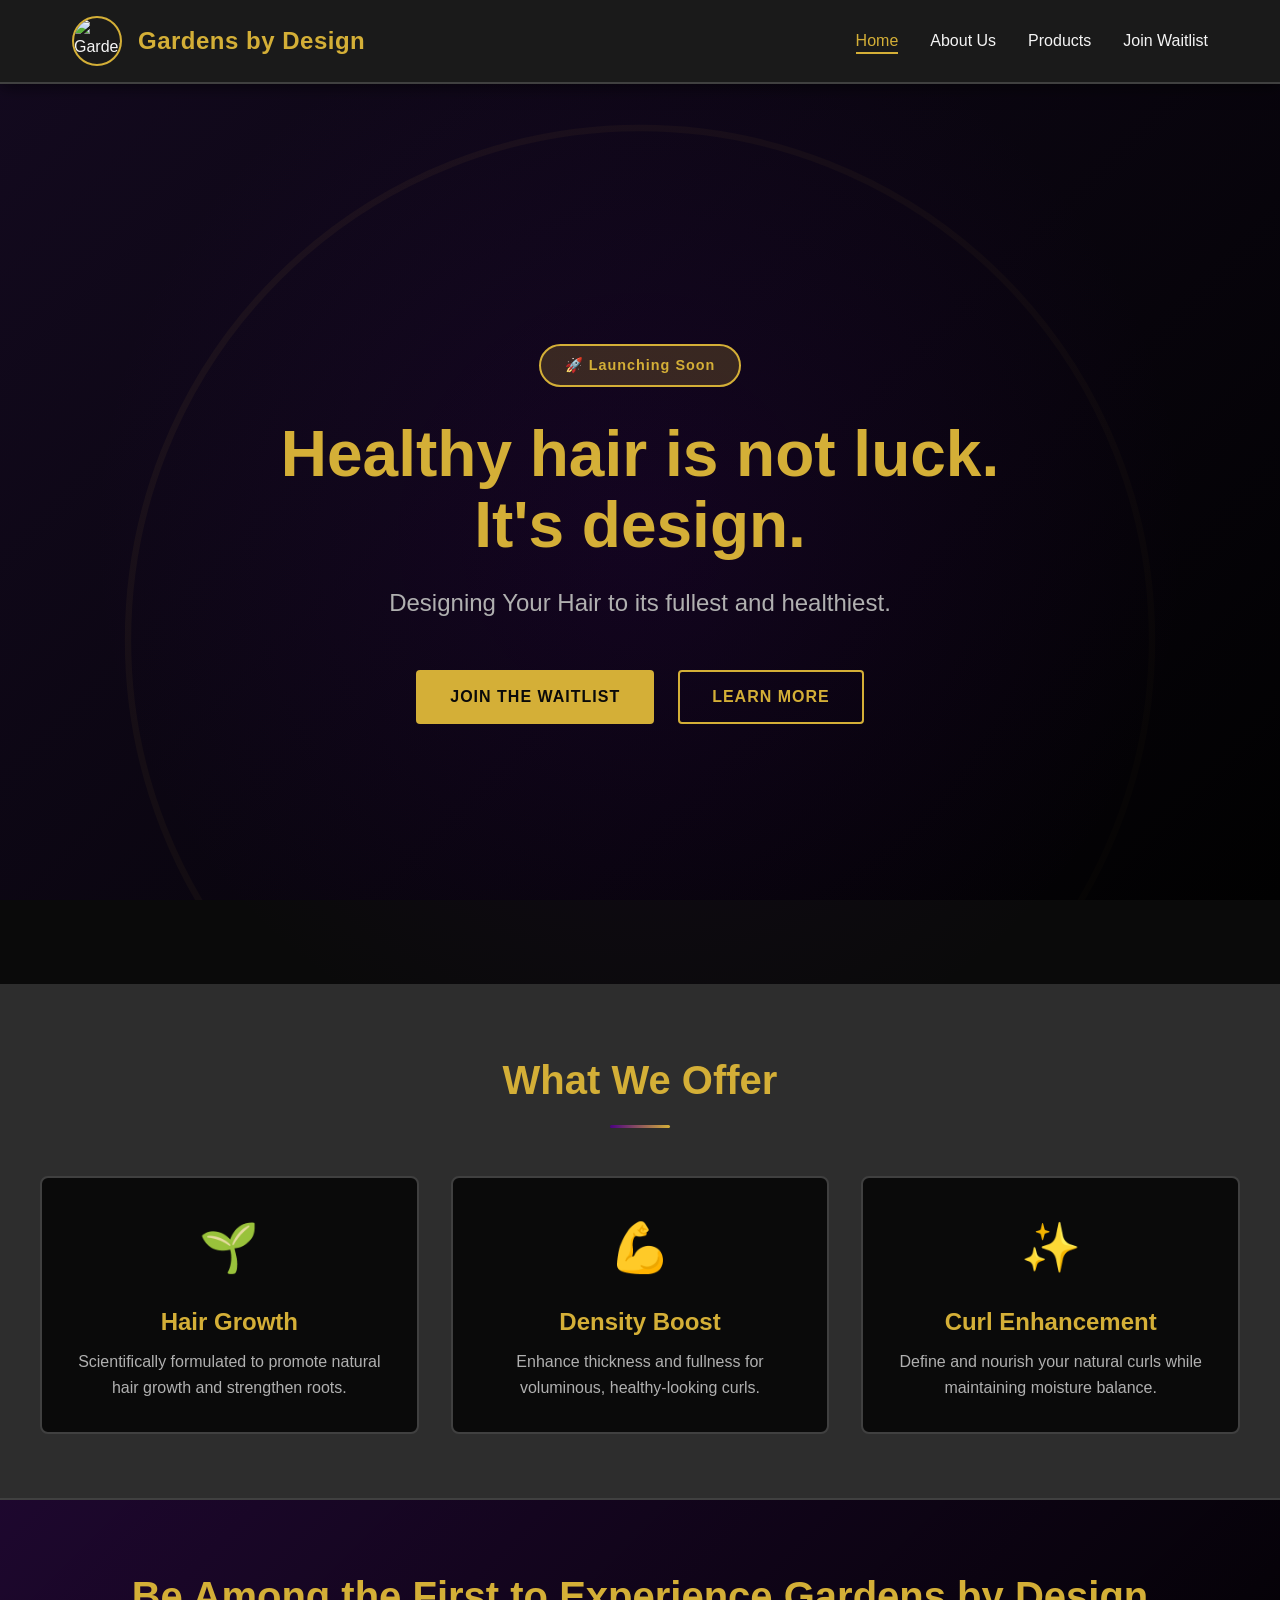
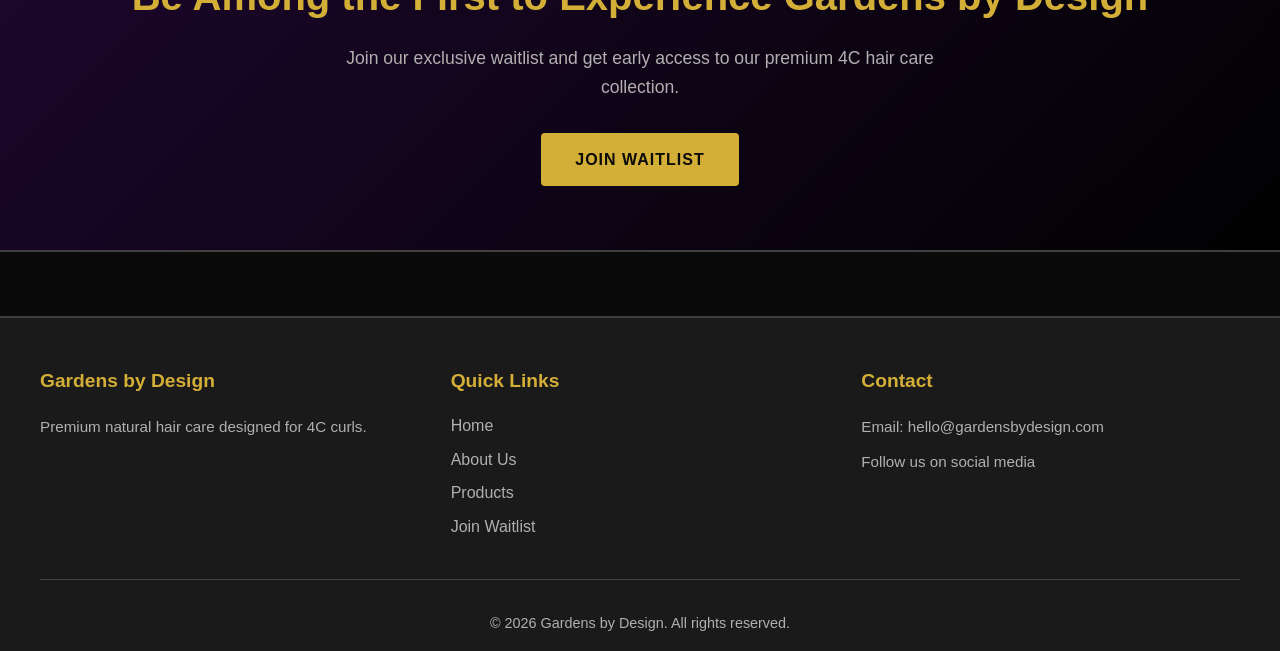
==== index.html @ 6823cce9 "Initial commit: Create Gardens by Design website with HTML and CSS" ====
<!DOCTYPE html>
<html lang="en">
<head>
    <meta charset="UTF-8">
    <meta name="viewport" content="width=device-width, initial-scale=1.0">
    <title>Gardens by Design - Premium 4C Natural Hair Care</title>
    <link rel="stylesheet" href="styles.css">
</head>
<body>
    <!-- Navigation Bar -->
    <nav class="navbar">
        <div class="nav-container">
            <div class="logo-section">
                <img src="images/logo.jpeg" alt="Gardens by Design Logo" class="logo">
                <span class="brand-name">Gardens by Design</span>
            </div>
            <ul class="nav-links">
                <li><a href="index.html" class="active">Home</a></li>
                <li><a href="about.html">About Us</a></li>
                <li><a href="products.html">Products</a></li>
                <li><a href="waitlist.html">Join Waitlist</a></li>
            </ul>
        </div>
    </nav>

    <!-- Hero Section -->
    <section class="hero">
        <div class="hero-overlay"></div>
        <div class="hero-content">
            <div class="launching-badge">🚀 Launching Soon</div>
            <h1 class="hero-headline">Healthy hair is not luck. It's design.</h1>
            <p class="hero-subheading">Designing Your Hair to its fullest and healthiest.</p>
            <div class="hero-buttons">
                <a href="waitlist.html" class="btn btn-primary">Join the Waitlist</a>
                <a href="about.html" class="btn btn-secondary">Learn More</a>
            </div>
        </div>
    </section>

    <!-- Featured Section -->
    <section class="featured-section">
        <h2 class="section-title">What We Offer</h2>
        <div class="features-grid">
            <div class="feature-card">
                <div class="feature-icon">🌱</div>
                <h3>Hair Growth</h3>
                <p>Scientifically formulated to promote natural hair growth and strengthen roots.</p>
            </div>
            <div class="feature-card">
                <div class="feature-icon">💪</div>
                <h3>Density Boost</h3>
                <p>Enhance thickness and fullness for voluminous, healthy-looking curls.</p>
            </div>
            <div class="feature-card">
                <div class="feature-icon">✨</div>
                <h3>Curl Enhancement</h3>
                <p>Define and nourish your natural curls while maintaining moisture balance.</p>
            </div>
        </div>
    </section>

    <!-- Call to Action -->
    <section class="cta-section">
        <h2>Be Among the First to Experience Gardens by Design</h2>
        <p>Join our exclusive waitlist and get early access to our premium 4C hair care collection.</p>
        <a href="waitlist.html" class="btn btn-gold">Join Waitlist</a>
    </section>

    <!-- Footer -->
    <footer class="footer">
        <div class="footer-content">
            <div class="footer-section">
                <h4>Gardens by Design</h4>
                <p>Premium natural hair care designed for 4C curls.</p>
            </div>
            <div class="footer-section">
                <h4>Quick Links</h4>
                <ul>
                    <li><a href="index.html">Home</a></li>
                    <li><a href="about.html">About Us</a></li>
                    <li><a href="products.html">Products</a></li>
                    <li><a href="waitlist.html">Join Waitlist</a></li>
                </ul>
            </div>
            <div class="footer-section">
                <h4>Contact</h4>
                <p>Email: hello@gardensbydesign.com</p>
                <p>Follow us on social media</p>
            </div>
        </div>
        <div class="footer-bottom">
            <p>&copy; 2026 Gardens by Design. All rights reserved.</p>
        </div>
    </footer>
</body>
</html>
---- styles.css ----
/* ============================================
   GARDENS BY DESIGN - GLOBAL STYLES
   ============================================ */

/* CSS Variables */
:root {
    --primary-black: #0a0a0a;
    --dark-bg: #1a1a1a;
    --dark-accent: #2d2d2d;
    --purple-accent: #4B0082;
    --gold: #D4AF37;
    --gold-dark: #b8860b;
    --text-light: #f5f5f5;
    --text-muted: #b0b0b0;
    --border-color: #404040;
    --transition: all 0.3s ease;
}

/* ============================================
   RESET & BASE STYLES
   ============================================ */

* {
    margin: 0;
    padding: 0;
    box-sizing: border-box;
}

html {
    scroll-behavior: smooth;
}

body {
    font-family: 'Segoe UI', Tahoma, Geneva, Verdana, sans-serif;
    background-color: var(--primary-black);
    color: var(--text-light);
    line-height: 1.6;
    overflow-x: hidden;
}

a {
    text-decoration: none;
    color: inherit;
    transition: var(--transition);
}

button {
    cursor: pointer;
    border: none;
    font-family: inherit;
}

input, select, textarea {
    font-family: inherit;
}

/* ============================================
   TYPOGRAPHY
   ============================================ */

h1, h2, h3, h4, h5, h6 {
    font-weight: 700;
    margin-bottom: 1rem;
}

h1 {
    font-size: 3.5rem;
    line-height: 1.2;
}

h2 {
    font-size: 2.5rem;
}

h3 {
    font-size: 1.5rem;
}

h4 {
    font-size: 1.2rem;
}

.section-title {
    color: var(--gold);
    font-size: 2.5rem;
    text-align: center;
    margin-bottom: 3rem;
    position: relative;
    padding-bottom: 1rem;
}

.section-title::after {
    content: '';
    position: absolute;
    bottom: 0;
    left: 50%;
    transform: translateX(-50%);
    width: 60px;
    height: 3px;
    background: linear-gradient(to right, var(--purple-accent), var(--gold));
    border-radius: 2px;
}

.gold-accent {
    color: var(--gold);
}

/* ============================================
   BUTTONS
   ============================================ */

.btn {
    padding: 12px 32px;
    border-radius: 4px;
    font-size: 1rem;
    font-weight: 600;
    text-transform: uppercase;
    letter-spacing: 1px;
    transition: var(--transition);
    display: inline-block;
    text-align: center;
    cursor: pointer;
    border: 2px solid transparent;
}

.btn-primary {
    background: var(--gold);
    color: var(--primary-black);
}

.btn-primary:hover {
    background: var(--gold-dark);
    transform: translateY(-2px);
    box-shadow: 0 10px 30px rgba(212, 175, 55, 0.3);
}

.btn-secondary {
    background: transparent;
    color: var(--gold);
    border: 2px solid var(--gold);
}

.btn-secondary:hover {
    background: var(--gold);
    color: var(--primary-black);
}

.btn-gold {
    background: var(--gold);
    color: var(--primary-black);
    border: 2px solid var(--gold);
}

.btn-gold:hover {
    background: var(--gold-dark);
    border-color: var(--gold-dark);
    box-shadow: 0 15px 40px rgba(212, 175, 55, 0.4);
    transform: translateY(-3px);
}

.btn-large {
    padding: 15px 40px;
    font-size: 1.1rem;
}

/* ============================================
   NAVIGATION BAR
   ============================================ */

.navbar {
    background-color: var(--dark-bg);
    border-bottom: 2px solid var(--border-color);
    position: sticky;
    top: 0;
    z-index: 1000;
    box-shadow: 0 4px 15px rgba(0, 0, 0, 0.5);
}

.nav-container {
    max-width: 1200px;
    margin: 0 auto;
    display: flex;
    justify-content: space-between;
    align-items: center;
    padding: 1rem 2rem;
}

.logo-section {
    display: flex;
    align-items: center;
    gap: 1rem;
}

.logo {
    width: 50px;
    height: 50px;
    border-radius: 50%;
    object-fit: cover;
    border: 2px solid var(--gold);
    transition: var(--transition);
}

.logo:hover {
    transform: scale(1.05);
    box-shadow: 0 0 15px rgba(212, 175, 55, 0.5);
}

.brand-name {
    font-size: 1.5rem;
    font-weight: 700;
    color: var(--gold);
    letter-spacing: 0.5px;
}

.nav-links {
    display: flex;
    list-style: none;
    gap: 2rem;
}

.nav-links a {
    color: var(--text-light);
    font-weight: 500;
    position: relative;
    transition: var(--transition);
}

.nav-links a::after {
    content: '';
    position: absolute;
    bottom: -5px;
    left: 0;
    width: 0;
    height: 2px;
    background: var(--gold);
    transition: var(--transition);
}

.nav-links a:hover::after,
.nav-links a.active::after {
    width: 100%;
}

.nav-links a:hover,
.nav-links a.active {
    color: var(--gold);
}

/* Mobile Navigation */
@media (max-width: 768px) {
    .nav-container {
        flex-direction: column;
        gap: 1rem;
    }

    .nav-links {
        gap: 1rem;
        flex-wrap: wrap;
        justify-content: center;
    }

    .brand-name {
        font-size: 1.2rem;
    }
}

/* ============================================
   HERO SECTION
   ============================================ */

.hero {
    position: relative;
    height: 100vh;
    display: flex;
    align-items: center;
    justify-content: center;
    text-align: center;
    background: linear-gradient(135deg, rgba(42, 10, 82, 0.3), rgba(0, 0, 0, 0.9)), 
                url('data:image/svg+xml,<svg xmlns="http://www.w3.org/2000/svg" viewBox="0 0 100 100"><circle cx="50" cy="50" r="40" fill="none" stroke="%23D4AF37" opacity="0.1" stroke-width="0.5"/></svg>');
    background-size: cover;
    background-attachment: fixed;
    overflow: hidden;
}

.hero-overlay {
    position: absolute;
    top: 0;
    left: 0;
    width: 100%;
    height: 100%;
    background: radial-gradient(circle at 50% 50%, rgba(75, 0, 130, 0.15) 0%, transparent 70%);
    z-index: 1;
}

.hero-content {
    position: relative;
    z-index: 2;
    max-width: 800px;
    padding: 2rem;
    animation: fadeInUp 1s ease;
}

@keyframes fadeInUp {
    from {
        opacity: 0;
        transform: translateY(30px);
    }
    to {
        opacity: 1;
        transform: translateY(0);
    }
}

.launching-badge {
    display: inline-block;
    background: rgba(212, 175, 55, 0.2);
    border: 2px solid var(--gold);
    color: var(--gold);
    padding: 0.5rem 1.5rem;
    border-radius: 50px;
    font-size: 0.9rem;
    font-weight: 600;
    letter-spacing: 1px;
    margin-bottom: 2rem;
    animation: pulse 2s infinite;
}

@keyframes pulse {
    0%, 100% {
        box-shadow: 0 0 0 0 rgba(212, 175, 55, 0.5);
    }
    50% {
        box-shadow: 0 0 0 10px rgba(212, 175, 55, 0);
    }
}

.hero-headline {
    font-size: 4rem;
    color: var(--gold);
    margin-bottom: 1.5rem;
    font-weight: 700;
    line-height: 1.1;
}

.hero-subheading {
    font-size: 1.5rem;
    color: var(--text-muted);
    margin-bottom: 3rem;
    font-weight: 300;
}

.hero-buttons {
    display: flex;
    gap: 1.5rem;
    justify-content: center;
    flex-wrap: wrap;
}

/* Mobile Hero */
@media (max-width: 768px) {
    .hero {
        height: auto;
        min-height: 80vh;
        padding: 2rem 0;
    }

    .hero-headline {
        font-size: 2.5rem;
    }

    .hero-subheading {
        font-size: 1.1rem;
    }

    .hero-buttons {
        flex-direction: column;
    }

    .btn {
        width: 100%;
    }
}

/* ============================================
   SECTIONS & CONTENT
   ============================================ */

.content-container {
    max-width: 1200px;
    margin: 0 auto;
    padding: 0 2rem;
}

section {
    padding: 4rem 2rem;
}

.page-header {
    background: linear-gradient(135deg, rgba(75, 0, 130, 0.2), rgba(0, 0, 0, 0.8));
    padding: 4rem 2rem;
    text-align: center;
    border-bottom: 2px solid var(--border-color);
}

.page-header h1 {
    color: var(--gold);
    margin-bottom: 1rem;
}

.page-header p {
    color: var(--text-muted);
    font-size: 1.1rem;
}

/* ============================================
   FEATURED SECTION
   ============================================ */

.featured-section {
    background-color: var(--dark-accent);
    padding: 4rem 2rem;
}

.features-grid {
    display: grid;
    grid-template-columns: repeat(auto-fit, minmax(300px, 1fr));
    gap: 2rem;
    max-width: 1200px;
    margin: 0 auto;
}

.feature-card {
    background: var(--primary-black);
    border: 2px solid var(--border-color);
    padding: 2rem;
    text-align: center;
    border-radius: 8px;
    transition: var(--transition);
}

.feature-card:hover {
    border-color: var(--gold);
    box-shadow: 0 10px 30px rgba(212, 175, 55, 0.2);
    transform: translateY(-5px);
}

.feature-icon {
    font-size: 3rem;
    margin-bottom: 1rem;
    display: block;
}

.feature-card h3 {
    color: var(--gold);
    margin-bottom: 0.5rem;
}

.feature-card p {
    color: var(--text-muted);
    line-height: 1.6;
}

/* ============================================
   PRODUCTS SECTION
   ============================================ */

.products-section {
    background-color: var(--primary-black);
    padding: 4rem 2rem;
}

.products-grid {
    display: grid;
    grid-template-columns: repeat(auto-fit, minmax(300px, 1fr));
    gap: 2rem;
    max-width: 1200px;
    margin: 0 auto;
}

.product-card {
    background: var(--dark-accent);
    border: 2px solid var(--border-color);
    border-radius: 8px;
    overflow: hidden;
    transition: var(--transition);
    display: flex;
    flex-direction: column;
    position: relative;
}

.product-card:hover {
    border-color: var(--gold);
    box-shadow: 0 15px 40px rgba(212, 175, 55, 0.3);
    transform: translateY(-8px);
}

.product-card.featured {
    border-color: var(--gold);
    box-shadow: 0 0 20px rgba(212, 175, 55, 0.2);
}

.best-value-badge {
    position: absolute;
    top: 15px;
    right: 15px;
    background: var(--gold);
    color: var(--primary-black);
    padding: 0.5rem 1rem;
    border-radius: 4px;
    font-size: 0.85rem;
    font-weight: 700;
    letter-spacing: 1px;
    z-index: 10;
}

.product-image-placeholder {
    width: 100%;
    height: 200px;
    background: linear-gradient(135deg, rgba(75, 0, 130, 0.3), rgba(212, 175, 55, 0.1));
    display: flex;
    align-items: center;
    justify-content: center;
    font-size: 4rem;
    border-bottom: 2px solid var(--border-color);
}

.product-info {
    padding: 2rem;
    display: flex;
    flex-direction: column;
    flex-grow: 1;
}

.product-name {
    color: var(--gold);
    font-size: 1.5rem;
    margin-bottom: 0.5rem;
}

.product-description {
    color: var(--text-muted);
    font-size: 0.95rem;
    line-height: 1.6;
    margin-bottom: 1.5rem;
    flex-grow: 1;
}

.product-benefits {
    display: flex;
    flex-wrap: wrap;
    gap: 0.5rem;
    margin-bottom: 1.5rem;
}

.benefit-tag {
    background: rgba(212, 175, 55, 0.15);
    color: var(--gold);
    padding: 0.4rem 0.8rem;
    border-radius: 20px;
    font-size: 0.85rem;
    font-weight: 500;
}

.product-footer {
    display: flex;
    justify-content: space-between;
    align-items: center;
    border-top: 1px solid var(--border-color);
    padding-top: 1.5rem;
    margin-top: 1.5rem;
}

.price {
    font-size: 1.5rem;
    color: var(--gold);
    font-weight: 700;
}

.product-footer .btn {
    padding: 10px 20px;
    font-size: 0.9rem;
}

/* ============================================
   WHY CHOOSE SECTION
   ============================================ */

.why-choose-section {
    background-color: var(--dark-accent);
    padding: 4rem 2rem;
}

.why-choose-grid {
    display: grid;
    grid-template-columns: repeat(auto-fit, minmax(250px, 1fr));
    gap: 2rem;
    max-width: 1200px;
    margin: 0 auto;
}

.why-card {
    background: var(--primary-black);
    border: 1px solid var(--border-color);
    padding: 2rem;
    text-align: center;
    border-radius: 8px;
    transition: var(--transition);
}

.why-card:hover {
    border-color: var(--gold);
    box-shadow: 0 10px 30px rgba(212, 175, 55, 0.15);
}

.why-icon {
    font-size: 2.5rem;
    display: block;
    margin-bottom: 1rem;
}

.why-card h3 {
    color: var(--gold);
    margin-bottom: 0.5rem;
}

.why-card p {
    color: var(--text-muted);
    font-size: 0.95rem;
}

/* ============================================
   ABOUT SECTION
   ============================================ */

.about-content {
    background-color: var(--primary-black);
    padding: 4rem 2rem;
}

.about-section {
    margin-bottom: 4rem;
}

.about-section p {
    color: var(--text-muted);
    line-height: 1.8;
    margin-bottom: 1rem;
    font-size: 1.05rem;
}

.mission-list {
    list-style: none;
    margin-top: 1.5rem;
}

.mission-list li {
    color: var(--text-muted);
    padding: 1rem 0;
    padding-left: 2rem;
    border-bottom: 1px solid var(--border-color);
    position: relative;
    line-height: 1.6;
}

.mission-list .gold-accent {
    position: absolute;
    left: 0;
    font-size: 1.2rem;
}

.values-grid {
    display: grid;
    grid-template-columns: repeat(auto-fit, minmax(250px, 1fr));
    gap: 2rem;
    margin-top: 2rem;
}

.value-card {
    background: var(--dark-accent);
    border: 2px solid var(--border-color);
    padding: 2rem;
    border-radius: 8px;
    text-align: center;
    transition: var(--transition);
}

.value-card:hover {
    border-color: var(--gold);
    box-shadow: 0 10px 30px rgba(212, 175, 55, 0.2);
}

.value-card h3 {
    color: var(--gold);
    margin-bottom: 1rem;
}

.value-card p {
    color: var(--text-muted);
    font-size: 0.95rem;
}

/* ============================================
   WAITLIST SECTION
   ============================================ */

.waitlist-section {
    background-color: var(--primary-black);
    padding: 4rem 2rem;
}

.waitlist-container {
    max-width: 1200px;
    margin: 0 auto;
    display: grid;
    grid-template-columns: 1fr 1fr;
    gap: 4rem;
}

.waitlist-content {
    display: flex;
    flex-direction: column;
}

.waitlist-intro {
    color: var(--text-muted);
    font-size: 1.05rem;
    line-height: 1.8;
    margin-bottom: 2rem;
}

.waitlist-form {
    display: flex;
    flex-direction: column;
}

.form-group {
    margin-bottom: 1.5rem;
}

.form-group label {
    display: block;
    margin-bottom: 0.5rem;
    color: var(--gold);
    font-weight: 600;
    font-size: 0.95rem;
}

.form-group input,
.form-group select {
    width: 100%;
    padding: 12px 15px;
    background-color: var(--dark-accent);
    border: 2px solid var(--border-color);
    color: var(--text-light);
    border-radius: 4px;
    transition: var(--transition);
    font-size: 1rem;
}

.form-group input:focus,
.form-group select:focus {
    outline: none;
    border-color: var(--gold);
    box-shadow: 0 0 10px rgba(212, 175, 55, 0.2);
}

.form-group.checkbox {
    display: flex;
    align-items: center;
    gap: 0.5rem;
}

.form-group.checkbox input {
    width: auto;
    margin: 0;
}

.form-group.checkbox label {
    margin: 0;
    color: var(--text-light);
}

.form-note {
    color: var(--text-muted);
    font-size: 0.9rem;
    margin-top: 1rem;
}

.success-message {
    background: rgba(75, 0, 130, 0.2);
    border: 2px solid var(--gold);
    border-radius: 8px;
    padding: 2rem;
    text-align: center;
    animation: slideIn 0.5s ease;
}

@keyframes slideIn {
    from {
        opacity: 0;
        transform: translateY(20px);
    }
    to {
        opacity: 1;
        transform: translateY(0);
    }
}

.success-message h3 {
    color: var(--gold);
    margin-bottom: 1rem;
}

.success-message p {
    color: var(--text-muted);
    margin-bottom: 1.5rem;
}

.waitlist-benefits {
    background: var(--dark-accent);
    border: 2px solid var(--border-color);
    border-radius: 8px;
    padding: 2rem;
}

.waitlist-benefits h3 {
    color: var(--gold);
    margin-bottom: 1.5rem;
    font-size: 1.5rem;
}

.benefits-list {
    display: flex;
    flex-direction: column;
    gap: 1.5rem;
}

.benefit-item {
    display: flex;
    gap: 1rem;
    align-items: flex-start;
}

.benefit-number {
    font-size: 1.5rem;
    min-width: 40px;
}

.benefit-item h4 {
    color: var(--gold);
    margin-bottom: 0.3rem;
}

.benefit-item p {
    color: var(--text-muted);
    font-size: 0.9rem;
    line-height: 1.5;
}

/* ============================================
   FAQ SECTION
   ============================================ */

.faq-section {
    background-color: var(--dark-accent);
    padding: 4rem 2rem;
}

.faq-grid {
    display: grid;
    grid-template-columns: repeat(auto-fit, minmax(250px, 1fr));
    gap: 2rem;
    max-width: 1200px;
    margin: 0 auto;
}

.faq-item {
    background: var(--primary-black);
    border: 2px solid var(--border-color);
    padding: 1.5rem;
    border-radius: 8px;
    transition: var(--transition);
}

.faq-item:hover {
    border-color: var(--gold);
    box-shadow: 0 10px 30px rgba(212, 175, 55, 0.15);
}

.faq-item h4 {
    color: var(--gold);
    margin-bottom: 0.5rem;
}

.faq-item p {
    color: var(--text-muted);
    font-size: 0.95rem;
    line-height: 1.6;
}

/* ============================================
   CTA SECTION
   ============================================ */

.cta-section {
    background: linear-gradient(135deg, rgba(75, 0, 130, 0.3), rgba(0, 0, 0, 0.9));
    padding: 4rem 2rem;
    text-align: center;
    border-top: 2px solid var(--border-color);
    border-bottom: 2px solid var(--border-color);
}

.cta-section h2 {
    color: var(--gold);
    font-size: 2.5rem;
    margin-bottom: 1rem;
}

.cta-section p {
    color: var(--text-muted);
    font-size: 1.1rem;
    margin-bottom: 2rem;
    max-width: 600px;
    margin-left: auto;
    margin-right: auto;
}

/* ============================================
   FOOTER
   ============================================ */

.footer {
    background-color: var(--dark-bg);
    border-top: 2px solid var(--border-color);
    padding: 3rem 2rem 1rem;
    margin-top: 4rem;
}

.footer-content {
    max-width: 1200px;
    margin: 0 auto;
    display: grid;
    grid-template-columns: repeat(auto-fit, minmax(250px, 1fr));
    gap: 2rem;
    margin-bottom: 2rem;
}

.footer-section h4 {
    color: var(--gold);
    margin-bottom: 1rem;
}

.footer-section p {
    color: var(--text-muted);
    font-size: 0.95rem;
    line-height: 1.8;
    margin-bottom: 0.5rem;
}

.footer-section ul {
    list-style: none;
}

.footer-section ul li {
    margin-bottom: 0.5rem;
}

.footer-section a {
    color: var(--text-muted);
    transition: var(--transition);
}

.footer-section a:hover {
    color: var(--gold);
}

.footer-bottom {
    max-width: 1200px;
    margin: 0 auto;
    padding-top: 2rem;
    border-top: 1px solid var(--border-color);
    text-align: center;
    color: var(--text-muted);
    font-size: 0.9rem;
}

/* ============================================
   RESPONSIVE DESIGN
   ============================================ */

@media (max-width: 768px) {
    h1 {
        font-size: 2rem;
    }

    h2 {
        font-size: 1.5rem;
    }

    .section-title {
        font-size: 1.8rem;
        margin-bottom: 2rem;
    }

    section {
        padding: 2.5rem 1rem;
    }

    .features-grid,
    .products-grid,
    .values-grid,
    .why-choose-grid,
    .footer-content {
        grid-template-columns: 1fr;
    }

    .waitlist-container {
        grid-template-columns: 1fr;
        gap: 2rem;
    }

    .btn {
        padding: 10px 24px;
        font-size: 0.9rem;
    }

    .product-footer {
        flex-direction: column;
        gap: 1rem;
    }

    .product-footer .btn {
        width: 100%;
    }
}

@media (max-width: 480px) {
    h1 {
        font-size: 1.5rem;
    }

    .hero-headline {
        font-size: 1.8rem;
    }

    .hero-subheading {
        font-size: 1rem;
    }

    .section-title {
        font-size: 1.5rem;
    }

    .nav-container {
        padding: 1rem;
    }

    .brand-name {
        font-size: 1rem;
    }

    .nav-links {
        gap: 0.5rem;
    }

    .nav-links a {
        font-size: 0.9rem;
    }
}

/* ============================================
   UTILITIES
   ============================================ */

.text-center {
    text-align: center;
}

.mt-1 {
    margin-top: 1rem;
}

.mt-2 {
    margin-top: 2rem;
}

.mb-1 {
    margin-bottom: 1rem;
}

.mb-2 {
    margin-bottom: 2rem;
}
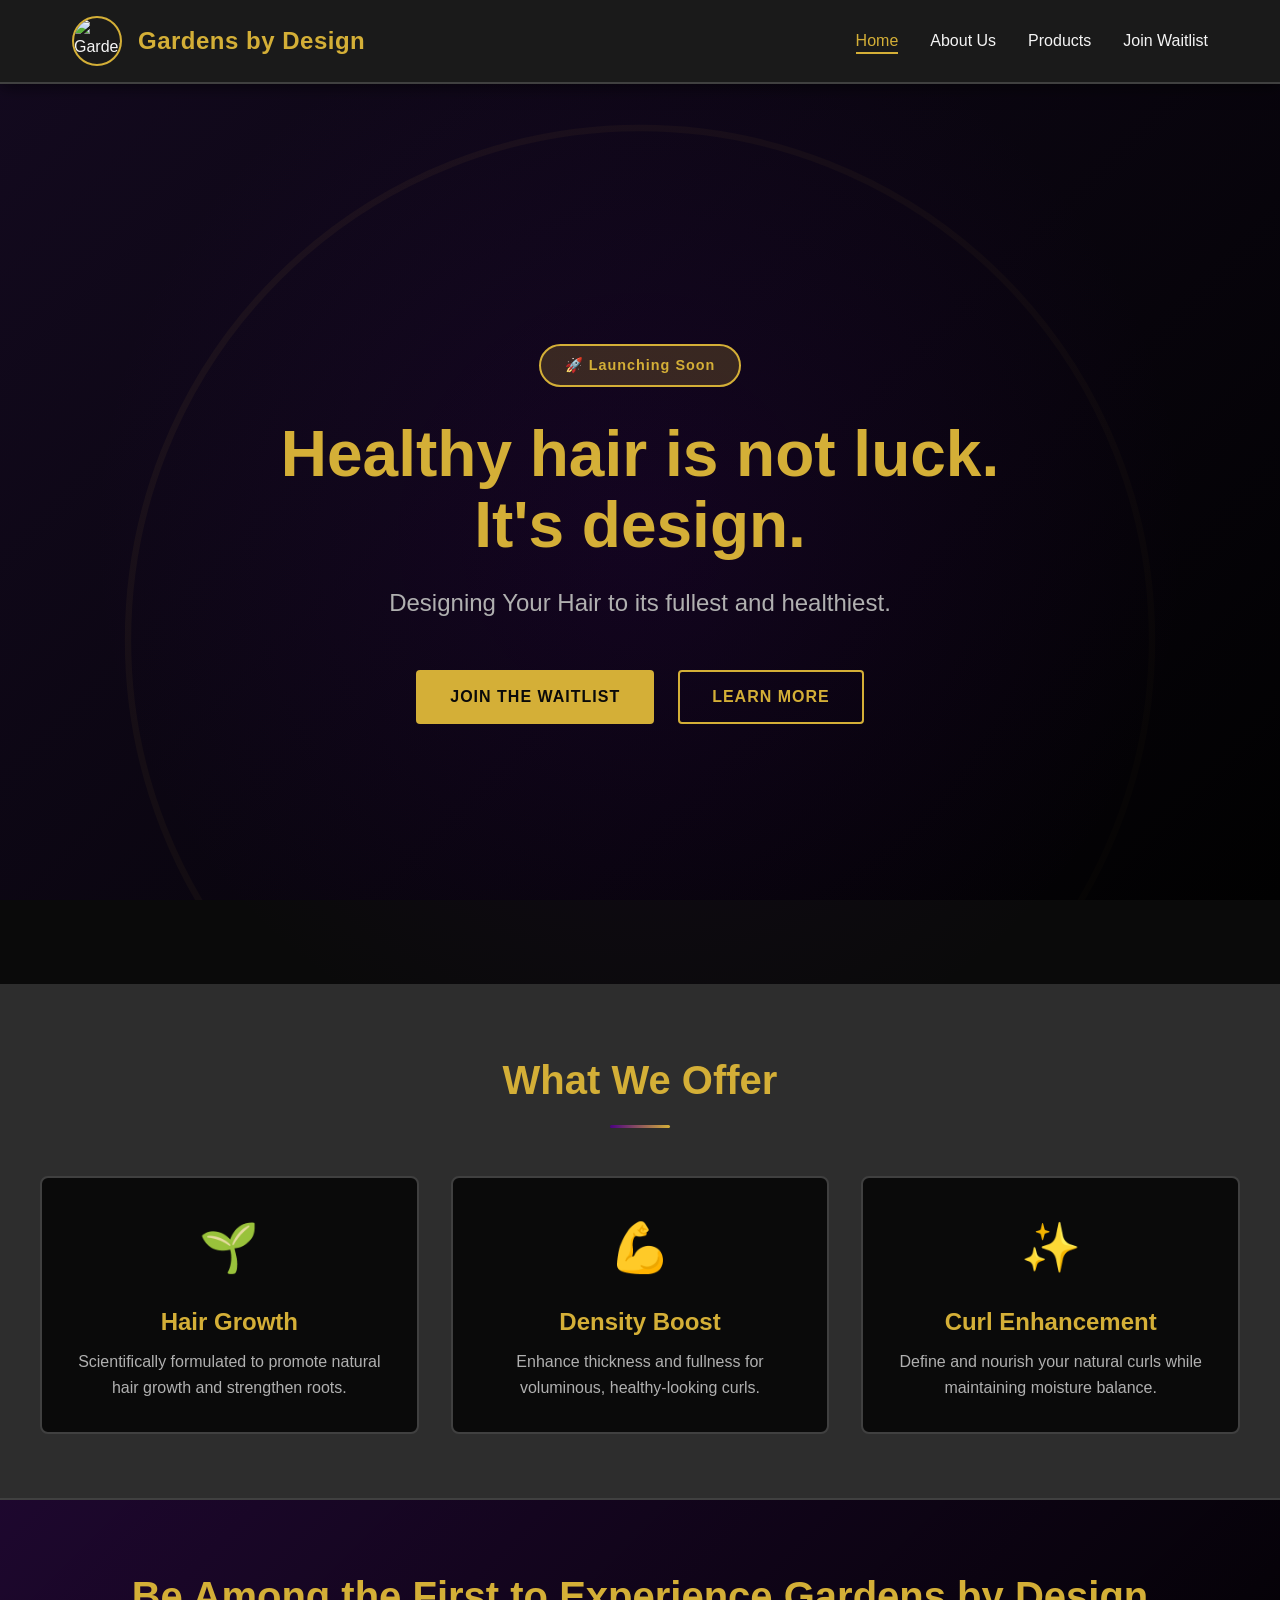
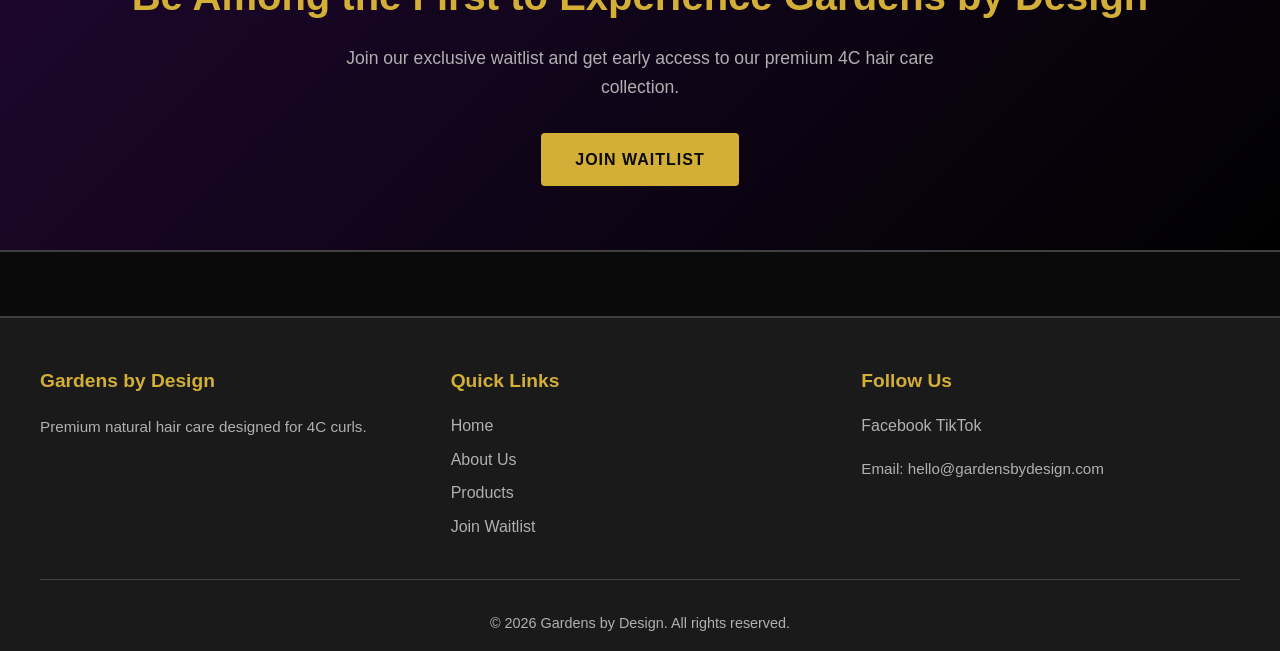
==== commit 0f11127f: "Update: Add pricing in Rands, product names, and social media links" ====
--- a/index.html
+++ b/index.html
@@ -83,9 +83,12 @@
                 </ul>
             </div>
             <div class="footer-section">
-                <h4>Contact</h4>
-                <p>Email: hello@gardensbydesign.com</p>
-                <p>Follow us on social media</p>
+                <h4>Follow Us</h4>
+                <div class="social-links">
+                    <a href="https://www.facebook.com/gardensbydesign" target="_blank" rel="noopener noreferrer">Facebook</a>
+                    <a href="https://www.tiktok.com/@gardensbydesign" target="_blank" rel="noopener noreferrer">TikTok</a>
+                </div>
+                <p style="margin-top: 1rem;">Email: hello@gardensbydesign.com</p>
             </div>
         </div>
         <div class="footer-bottom">
